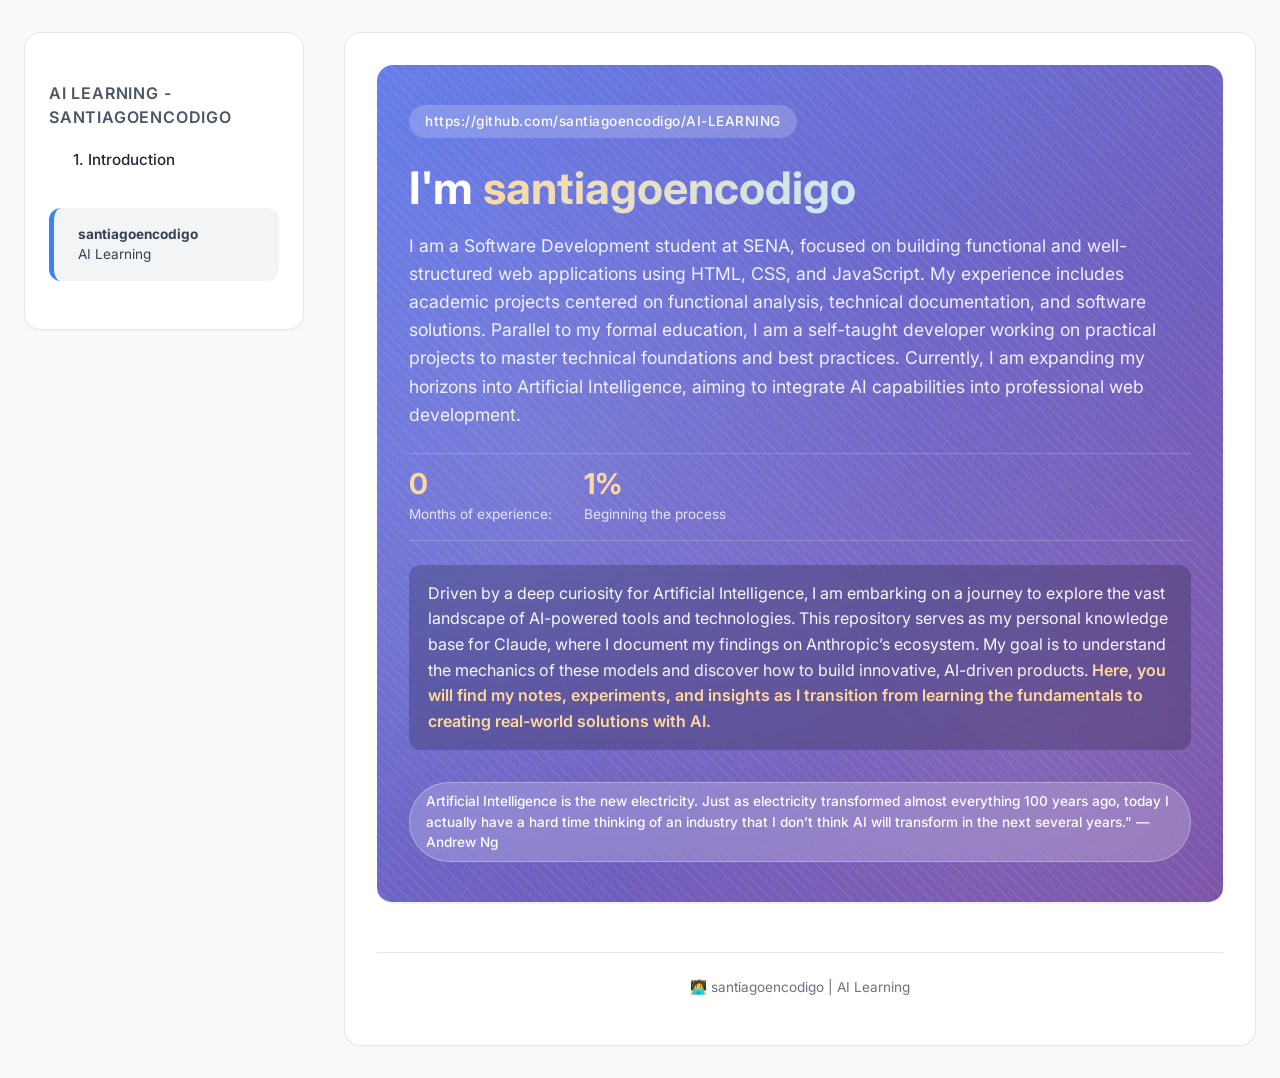
==== index.html @ 034a6b25 "1.1 - code: initialize landing page and udpate file structure" ====
<!-- 
    Documento creado el 23/03/2026 a las 6:00 PM


-->









<!DOCTYPE html>
<html lang="es">
    <head>
        <meta charset="UTF-8">
        <meta name="viewport" content="width=device-width, initial-scale=1.0, viewport-fit=cover">
        
        <!-- Metaetiquetas para SEO y descripción -->
        <meta name="description" content="Documentación y notas de aprendizaje sobre Claude. IA generativa, prompt engineering y buenas prácticas en inteligencia artificial.">
        <meta name="keywords" content="Claude, Anthropic, IA, inteligencia artificial, aprendizaje, AI learning, prompt engineering, santiagoencodigo">
        <meta name="author" content="santiagoencodigo">
        <meta name="robots" content="index, follow">
        
        <!-- Open Graph para redes sociales -->
        <meta property="og:title" content="- Mi aprendizaje en IA | santiagoencodigo">
        <meta property="og:description" content="Documentación completa de Claude | Anthropic. Aprende sobre IA generativa, prompts y buenas prácticas.">
        <meta property="og:type" content="website">
        <meta property="og:locale" content="es_ES">
        
        <!-- Twitter Card -->
        <meta name="twitter:card" content="summary_library">
        <meta name="twitter:title" content="- Mi aprendizaje en IA">
        <meta name="twitter:description" content="Documentación y notas de Claude | Anthropic.">
        
        <title>AI Learning | santiagoencodigo</title>
        
        <!-- Fuente moderna de Google Fonts -->
        <link href="https://fonts.googleapis.com/css2?family=Inter:opsz,wght@14..32,300;14..32,400;14..32,500;14..32,600;14..32,700&display=swap" rel="stylesheet">
        
        <!-- Favicon y icono stickman desde Google Fonts (Material Icons) -->
        <link href="https://fonts.googleapis.com/icon?family=Material+Icons" rel="stylesheet">
        <link rel="icon" type="image/svg+xml" href="data:image/svg+xml,%3Csvg xmlns='http://www.w3.org/2000/svg' viewBox='0 0 24 24' fill='white'%3E%3Cpath d='M12 2C6.48 2 2 6.48 2 12s4.48 10 10 10 10-4.48 10-10S17.52 2 12 2zm0 4c1.1 0 2 .9 2 2s-.9 2-2 2-2-.9-2-2 .9-2 2-2zm0 13c-2.33 0-4.31-1.46-5.11-3.5h10.22c-.8 2.04-2.78 3.5-5.11 3.5z'/%3E%3C/svg%3E">
    









        <!-- 
            Estilos CSS - C O M P O N E N T S
        -->
        <link rel="stylesheet" href="./Assets/css/index.css">
        <link rel="stylesheet" href="./Assets/css/1-sidebar.css">
        <link rel="stylesheet" href="./Assets/css/2-hero.css">

    </head>
<body>
    <div class="container">
        <div class="grid">











            
            <!-- BARRA LATERAL: ÍNDICE DEL CURSO -->
            <aside class="sidebar">
                <h3>AI Learning - santiagoencodigo</h3>
                <nav>
                    <ul>
                        <li><a href="#1-introduction">1. Introduction</a></li>

                    </ul>
                </nav>
                <div class="card-note" style="margin-top: 2rem; background:#f3f4f6; border-left-color:#3b82f6;">
                    <p style="margin-bottom:0; font-size:0.85rem;"><strong>santiagoencodigo</strong><br>AI Learning</p>
                </div>
            </aside>














            <!-- CONTENIDO PRINCIPAL: DOCUMENTACIÓN DEL CURSO -->
            <main class="content" id="1-introduction">
                <div class="hero">
                    <div class="hero-content">
                        <span class="hero-badge" >https://github.com/santiagoencodigo/AI-LEARNING</span>
                        <h1>I'm <span class="highlight">santiagoencodigo</span></h1>
                        <p class="hero-description">
                            I am a Software Development student at SENA, focused on building functional and well-structured web applications using HTML, CSS, and JavaScript. My experience includes academic projects centered on functional analysis, technical documentation, and software solutions.

                            Parallel to my formal education, I am a self-taught developer working on practical projects to master technical foundations and best practices. Currently, I am expanding my horizons into Artificial Intelligence, aiming to integrate AI capabilities into professional web development.
                        </p>
                        <div class="hero-stats">
                            <div class="stat">
                                <span class="stat-number">0</span>
                                <span class="stat-label">Months of experience:</span>
                            </div>
                            <div class="stat">
                                <span class="stat-number">1%</span>
                                <span class="stat-label">Beginning the process</span>
                            </div>
                        </div>
                        <p class="hero-mission">
                            Driven by a deep curiosity for Artificial Intelligence, I am embarking on a journey to explore the vast landscape of AI-powered tools and technologies. This repository serves as my personal knowledge base for Claude, where I document my findings on Anthropic’s ecosystem. My goal is to understand the mechanics of these models and discover how to build innovative, AI-driven products. <strong>Here, you will find my notes, experiments, and insights as I transition from learning the fundamentals to creating real-world solutions with AI.</strong>
                        </p>
                        <div class="hero-cta">
                            <span class="badge">Artificial Intelligence is the new electricity. Just as electricity transformed almost everything 100 years ago, today I actually have a hard time thinking of an industry that I don’t think AI will transform in the next several years." — Andrew Ng</span>
                        </div>
                    </div>
                    <div class="hero-background"></div>
                </div>
                <footer>
                    🧑‍💻 santiagoencodigo | AI Learning
                </footer>
            </main>
        </div>
    </div>
</body>
</html>
---- Assets/css/index.css ----
* {
            margin: 0;
            padding: 0;
            box-sizing: border-box;
        }

        body {
            font-family: 'Inter', sans-serif;
            background: #f9fafb;
            color: #111827;
            line-height: 1.5;
        }

        /* Layout principal */
        .container {
            max-width: 1400px;
            margin: 0 auto;
            padding: 2rem 1.5rem;
        }

        .grid {
            display: grid;
            grid-template-columns: 280px 1fr;
            gap: 2.5rem;
        }

        /* Sidebar / Navegación */
        .sidebar {
            position: sticky;
            top: 2rem;
            align-self: start;
            background: white;
            border-radius: 1rem;
            padding: 1.5rem;
            box-shadow: 0 1px 3px rgba(0,0,0,0.05);
            border: 1px solid #e5e7eb;
        }

        .sidebar h3 {
            font-size: 1rem;
            font-weight: 600;
            text-transform: uppercase;
            letter-spacing: 0.05em;
            color: #4b5563;
            margin-bottom: 1rem;
        }

        .sidebar nav ul {
            list-style: none;
        }

        .sidebar nav li {
            margin-bottom: 0.75rem;
        }

        .sidebar nav a {
            text-decoration: none;
            color: #1f2937;
            font-weight: 500;
            font-size: 0.95rem;
            transition: color 0.2s;
            display: block;
            padding: 0.25rem 0;
        }

        .sidebar nav a:hover {
            color: #d97706; /* Naranja cálido para acento */
        }

        /* Contenido principal */
        .content {
            background: white;
            border-radius: 1rem;
            padding: 2rem 2rem 3rem;
            border: 1px solid #e5e7eb;
            box-shadow: 0 1px 2px rgba(0,0,0,0.03);
        }

        /* Header del contenido */
        .hero {
            border-bottom: 2px solid #f3f4f6;
            margin-bottom: 2rem;
            padding-bottom: 1.5rem;
        }

        .hero h1 {
            font-size: 2.2rem;
            font-weight: 700;
            background: linear-gradient(135deg, #1e3a8a, #d97706);
            background-clip: text;
            -webkit-background-clip: text;
            color: transparent;
            margin-bottom: 0.5rem;
        }

        .hero .badge {
            display: inline-block;
            background: #fef3c7;
            color: #b45309;
            padding: 0.2rem 0.7rem;
            border-radius: 20px;
            font-size: 0.75rem;
            font-weight: 600;
            margin-top: 0.5rem;
        }

        /* Estilos de secciones */
        section {
            margin-bottom: 2.5rem;
            scroll-margin-top: 2rem;
        }

        h2 {
            font-size: 1.6rem;
            font-weight: 600;
            margin-bottom: 1rem;
            padding-bottom: 0.4rem;
            border-bottom: 3px solid #fbbf24;
            display: inline-block;
        }

        h3 {
            font-size: 1.25rem;
            font-weight: 600;
            margin: 1.5rem 0 0.75rem 0;
            color: #1e40af;
        }

        p {
            margin-bottom: 1rem;
            color: #374151;
        }

        .card-note {
            background: #fef9e6;
            border-left: 5px solid #f59e0b;
            padding: 1rem 1.5rem;
            border-radius: 0.75rem;
            margin: 1.5rem 0;
        }

        code {
            background: #f1f5f9;
            padding: 0.2rem 0.4rem;
            border-radius: 6px;
            font-family: 'Courier New', monospace;
            font-size: 0.85rem;
            color: #0f172a;
        }

        pre {
            background: #1e293b;
            color: #e2e8f0;
            padding: 1rem;
            border-radius: 0.75rem;
            overflow-x: auto;
            margin: 1rem 0;
            font-size: 0.85rem;
        }

        ul, ol {
            margin-left: 1.5rem;
            margin-bottom: 1rem;
        }

        li {
            margin-bottom: 0.3rem;
        }

        footer {
            margin-top: 3rem;
            padding-top: 1.5rem;
            border-top: 1px solid #e5e7eb;
            text-align: center;
            font-size: 0.85rem;
            color: #6b7280;
        }

        @media (max-width: 768px) {
            .grid {
                grid-template-columns: 1fr;
                gap: 1.5rem;
            }
            .sidebar {
                position: relative;
                top: 0;
            }
            .content {
                padding: 1.5rem;
            }
            .hero h1 {
                font-size: 1.8rem;
            }
        }
---- Assets/css/1-sidebar.css ----
.sidebar {
    position: sticky;
    top: 2rem;
    align-self: start;
    background: white;
    border-radius: 1rem;
    padding: 1.5rem;
    box-shadow: 0 1px 3px rgba(0,0,0,0.05);
    border: 1px solid #e5e7eb;
}

.sidebar-toggle {
    display: none;
}

.sidebar-overlay {
    display: none;
}

.sidebar-header {
    display: flex;
    justify-content: space-between;
    align-items: center;
    margin-bottom: 1rem;
}

.close-menu {
    display: none;
}

.sidebar h3 {
    font-size: 1rem;
    font-weight: 600;
    text-transform: uppercase;
    letter-spacing: 0.05em;
    color: #4b5563;
    margin-bottom: 1rem;
}

.sidebar nav ul {
    list-style: none;
}

.sidebar nav li {
    margin-bottom: 0.75rem;
}

.sidebar nav a {
    text-decoration: none;
    color: #1f2937;
    font-weight: 500;
    font-size: 0.95rem;
    transition: color 0.2s;
    display: block;
    padding: 0.25rem 0;
}

.sidebar nav a:hover {
    color: #d97706;
}

.sidebar nav a.active {
    color: #d97706;
    font-weight: 600;
}

.sidebar-footer {
    margin-top: 2rem;
}

.sidebar-footer .card-note {
    background: #f3f4f6;
    border-left-color: #3b82f6;
    padding: 1rem;
    border-radius: 0.75rem;
}

/* Móvil */
@media (max-width: 768px) {
    .sidebar {
        position: fixed;
        top: 0;
        left: 0;
        right: 0;
        z-index: 1000;
        padding: 0;
        background: transparent;
        border: none;
    }
    
    .sidebar-toggle {
        display: block;
        position: fixed;
        top: 1rem;
        left: 1rem;
        z-index: 1001;
    }
    
    .menu-toggle {
        display: flex;
        align-items: center;
        gap: 0.5rem;
        background: rgba(255, 255, 255, 0.95);
        border: 1px solid #e5e7eb;
        padding: 0.6rem 1rem;
        border-radius: 50px;
        cursor: pointer;
        font-size: 0.9rem;
        font-weight: 500;
        font-family: 'Inter', sans-serif;
    }
    
    .sidebar-overlay {
        display: block;
        position: fixed;
        top: 0;
        left: 0;
        right: 0;
        bottom: 0;
        background: rgba(0, 0, 0, 0.5);
        z-index: 1001;
        opacity: 0;
        visibility: hidden;
        transition: opacity 0.3s ease;
    }
    
    .sidebar-overlay.active {
        opacity: 1;
        visibility: visible;
    }
    
    .sidebar-content {
        position: fixed;
        top: 0;
        left: -280px;
        width: 280px;
        height: 100vh;
        background: white;
        z-index: 1002;
        padding: 1.5rem;
        overflow-y: auto;
        transition: left 0.3s ease;
        box-shadow: 2px 0 10px rgba(0,0,0,0.1);
    }
    
    .sidebar-content.active {
        left: 0;
    }
    
    .close-menu {
        display: block;
        background: none;
        border: none;
        font-size: 1.5rem;
        cursor: pointer;
        color: #6b7280;
    }
    
    body.menu-open {
        overflow: hidden;
    }
}
---- Assets/css/2-hero.css ----
/*
Documento creado el: 23/03/2026
Hero Section - Estilos para la presentación personal
*/

/* Hero Section */
.hero {
    position: relative;
    margin-bottom: 2rem;
    padding: 2.5rem 2rem;
    border-radius: 1rem;
    overflow: hidden;
    background: linear-gradient(135deg, #667eea 0%, #764ba2 100%);
    color: white;
}

.hero-content {
    position: relative;
    z-index: 2;
    max-width: 800px;
}

.hero-badge {
    display: inline-block;
    background: rgba(255, 255, 255, 0.2);
    backdrop-filter: blur(10px);
    padding: 0.4rem 1rem;
    border-radius: 50px;
    font-size: 0.85rem;
    font-weight: 500;
    margin-bottom: 1.5rem;
    letter-spacing: 0.5px;
}

.hero h1 {
    font-size: 2.8rem;
    font-weight: 700;
    margin-bottom: 1rem;
    line-height: 1.2;
    color: white;
    background: none;
    -webkit-background-clip: unset;
    background-clip: unset;
    color: white;
}

.hero .highlight {
    background: linear-gradient(135deg, #ffd89b, #c7e9fb);
    -webkit-background-clip: text;
    background-clip: text;
    color: transparent;
    position: relative;
    display: inline-block;
}

.hero-description {
    font-size: 1.1rem;
    margin-bottom: 1.5rem;
    line-height: 1.6;
    opacity: 0.95;
    color: rgba(255, 255, 255, 0.95);
}

.hero-stats {
    display: flex;
    gap: 2rem;
    margin: 1.5rem 0;
    padding: 1rem 0;
    border-top: 1px solid rgba(255, 255, 255, 0.2);
    border-bottom: 1px solid rgba(255, 255, 255, 0.2);
}

.stat {
    display: flex;
    flex-direction: column;
}

.stat-number {
    font-size: 1.8rem;
    font-weight: 700;
    color: #ffd89b;
    line-height: 1;
}

.stat-label {
    font-size: 0.85rem;
    opacity: 0.8;
    margin-top: 0.3rem;
}

.hero-mission {
    margin: 1.5rem 0;
    font-size: 1rem;
    line-height: 1.6;
    color: rgba(255, 255, 255, 0.95);
    background: rgba(0, 0, 0, 0.2);
    padding: 1rem 1.2rem;
    border-radius: 0.75rem;
    backdrop-filter: blur(5px);
}

.hero-mission strong {
    color: #ffd89b;
    font-weight: 600;
}

.hero-cta {
    margin-top: 1rem;
}

.hero .badge {
    display: inline-block;
    background: rgba(255, 255, 255, 0.2);
    backdrop-filter: blur(10px);
    color: white;
    padding: 0.5rem 1rem;
    border-radius: 50px;
    font-size: 0.85rem;
    font-weight: 500;
    border: 1px solid rgba(255, 255, 255, 0.3);
}

/* Background animado */
.hero-background {
    position: absolute;
    top: 0;
    left: 0;
    right: 0;
    bottom: 0;
    z-index: 1;
    background: 
        radial-gradient(circle at 20% 50%, rgba(255, 255, 255, 0.1) 0%, transparent 50%),
        radial-gradient(circle at 80% 80%, rgba(255, 255, 255, 0.1) 0%, transparent 50%),
        repeating-linear-gradient(45deg, rgba(255, 255, 255, 0.05) 0px, rgba(255, 255, 255, 0.05) 2px, transparent 2px, transparent 8px);
    animation: backgroundMove 20s linear infinite;
}

@keyframes backgroundMove {
    0% {
        background-position: 0 0;
    }
    100% {
        background-position: 100px 100px;
    }
}

/* Responsive */
@media (max-width: 768px) {
    .hero {
        padding: 1.8rem 1.2rem;
    }
    
    .hero h1 {
        font-size: 1.8rem;
    }
    
    .hero-description {
        font-size: 0.95rem;
    }
    
    .hero-stats {
        gap: 1rem;
    }
    
    .stat-number {
        font-size: 1.4rem;
    }
    
    .hero-mission {
        font-size: 0.9rem;
    }
}
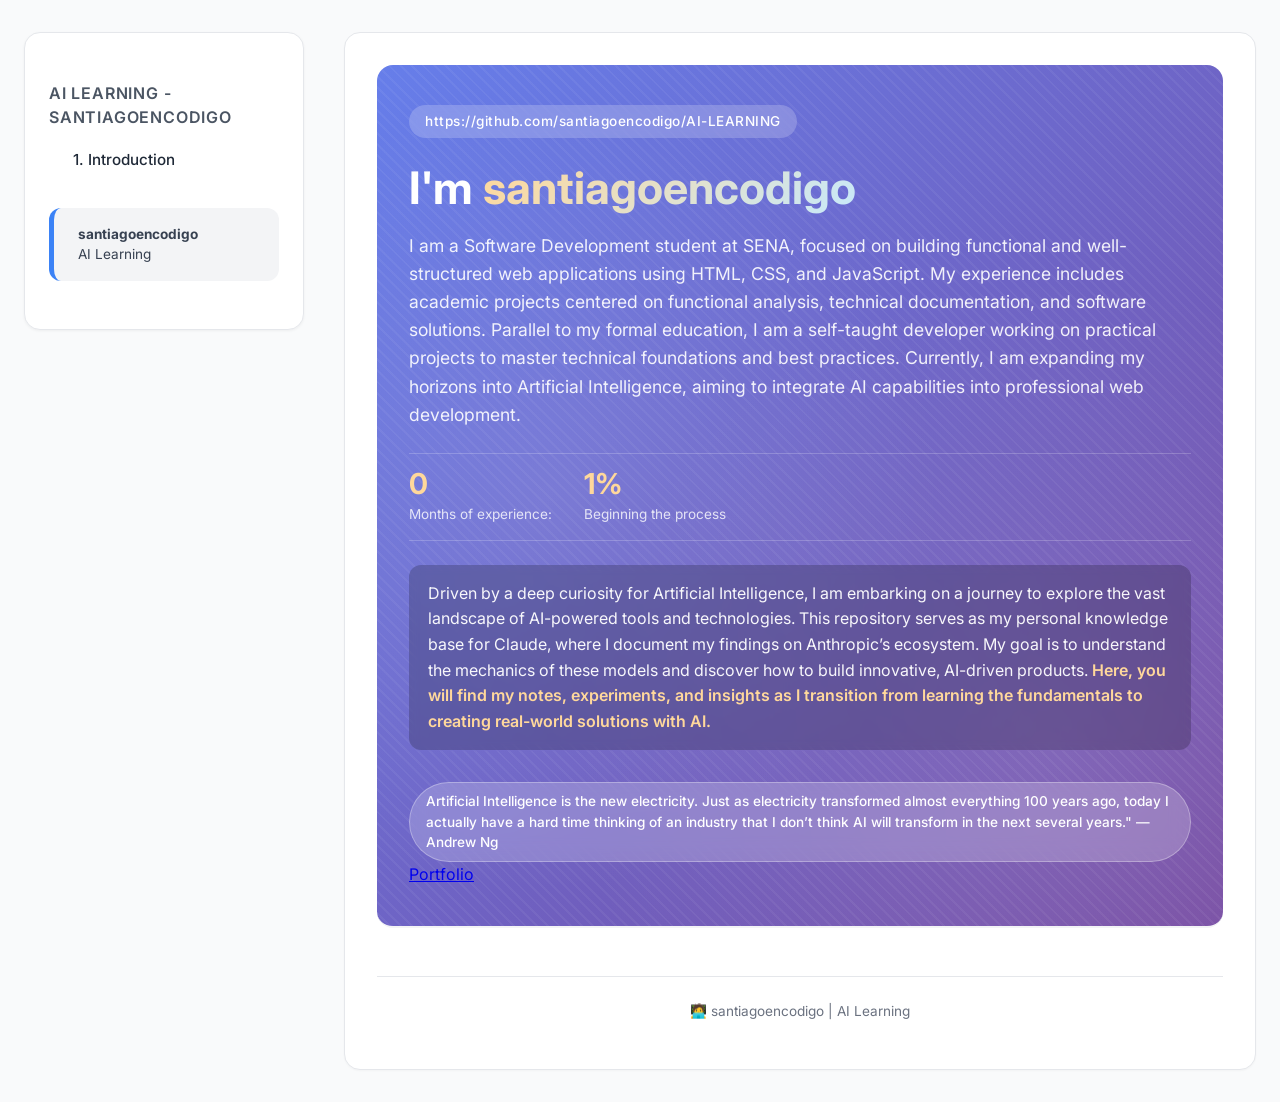
==== commit f1103215: "1.2.1 - feat: upload portfolio folder with al structure" ====
--- a/index.html
+++ b/index.html
@@ -130,6 +130,9 @@
                         <div class="hero-cta">
                             <span class="badge">Artificial Intelligence is the new electricity. Just as electricity transformed almost everything 100 years ago, today I actually have a hard time thinking of an industry that I don’t think AI will transform in the next several years." — Andrew Ng</span>
                         </div>
+                        <div class="">
+                            <a href="./portfolio/index.html" target="_blank" rel="noopener noreferrer">Portfolio</a>
+                        </div>
                     </div>
                     <div class="hero-background"></div>
                 </div>
